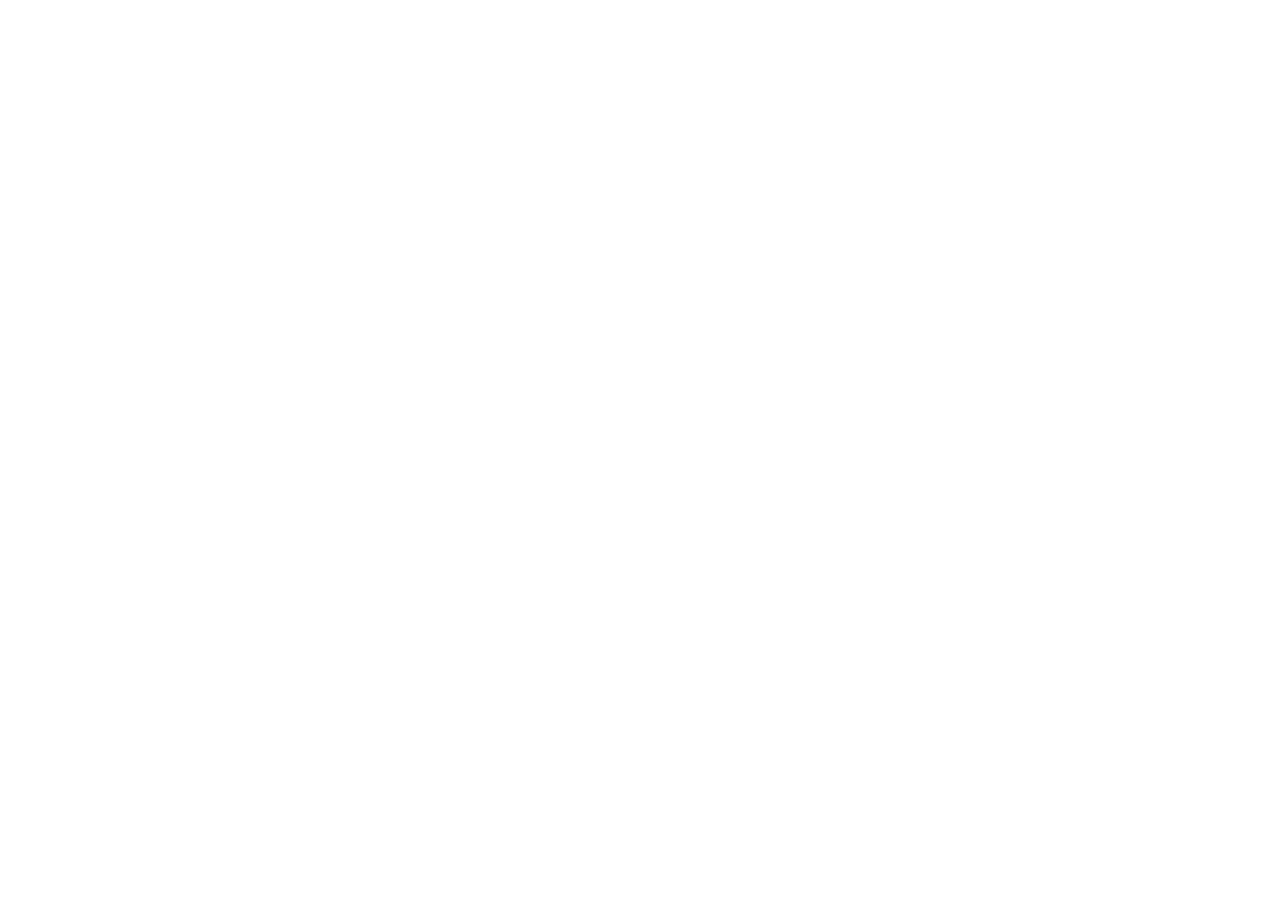
==== index.html @ 4f414277 "first commit" ====
<!DOCTYPE html>
<html lang="en">
<head>
    <meta charset="UTF-8">
    <meta name="viewport" content="width=device-width, initial-scale=1.0">
    <title>Interno</title>
    <link rel="stylesheet" href="css/style.css">
</head>
<body>
    
</body>
</html>
---- css/style.css ----
@import url("./_varibles.css");
@import url("./base/_all.css");
@import url("./components/_all.css");
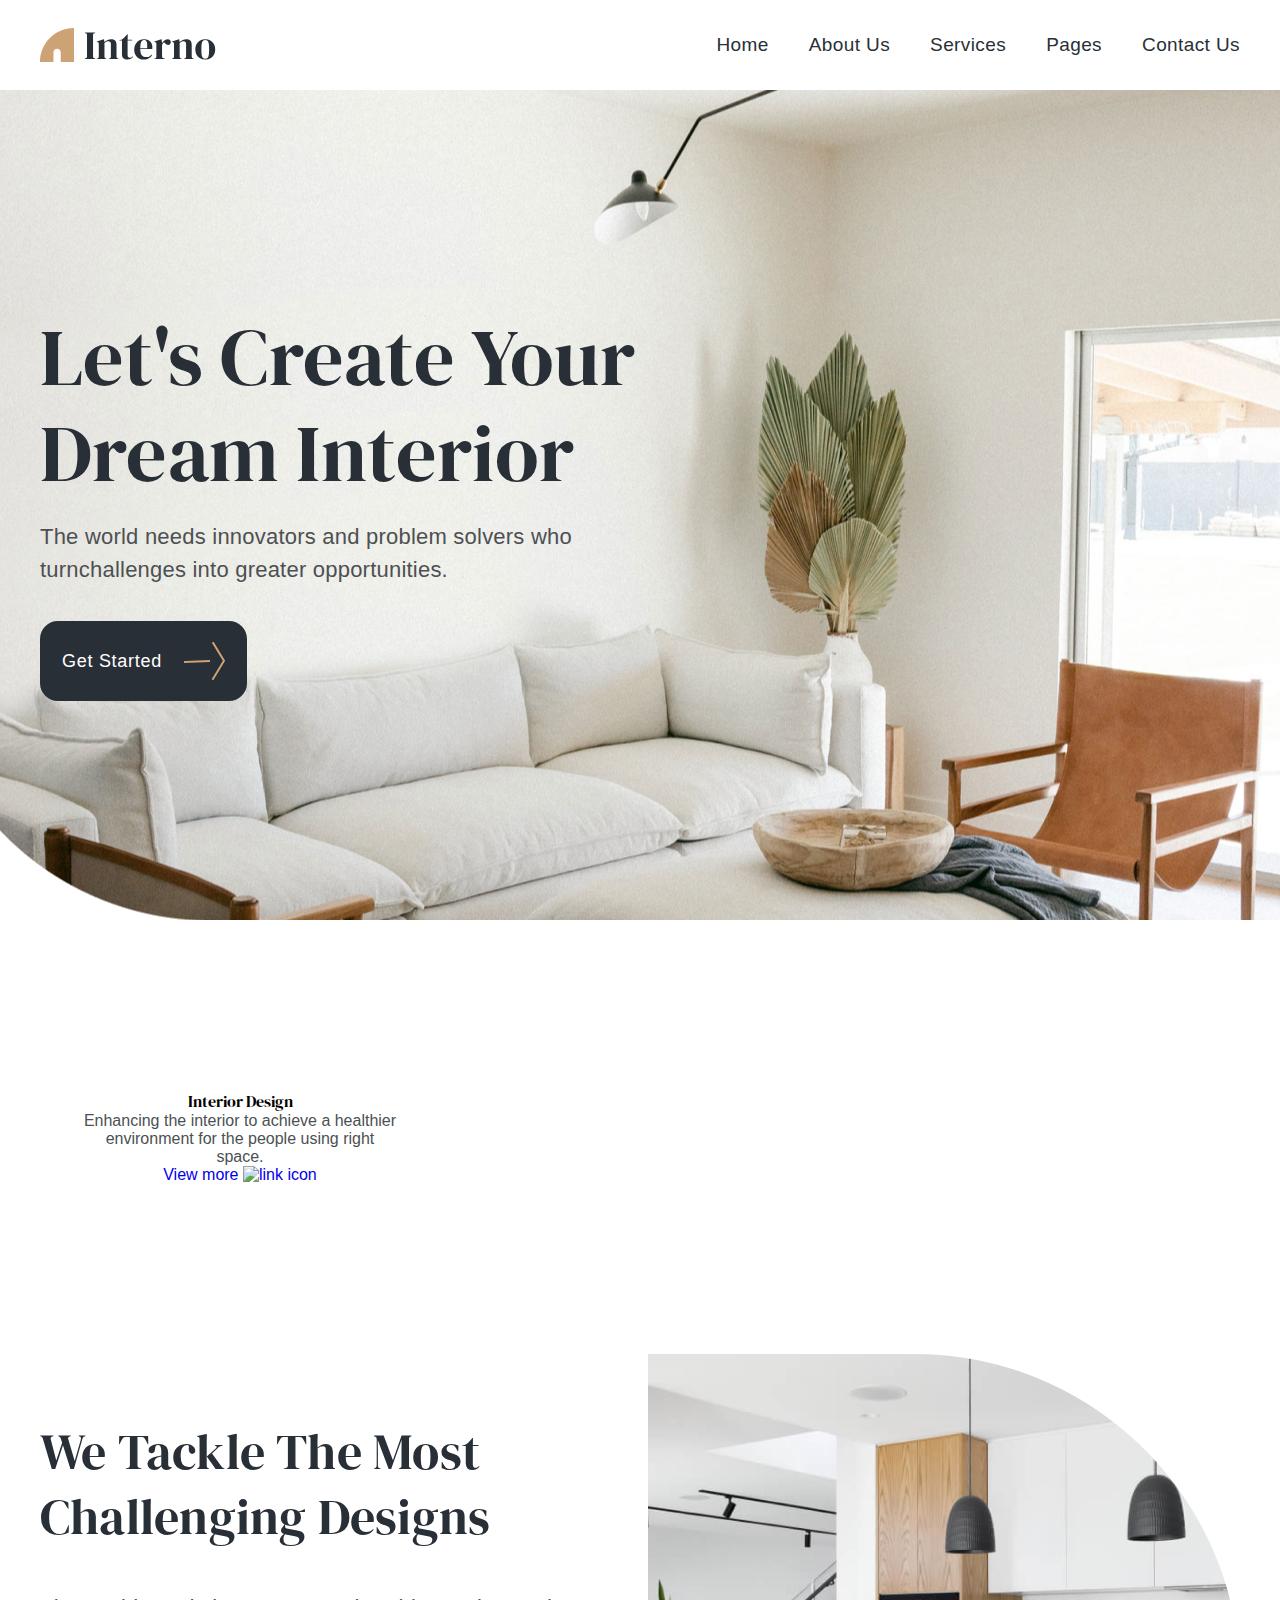
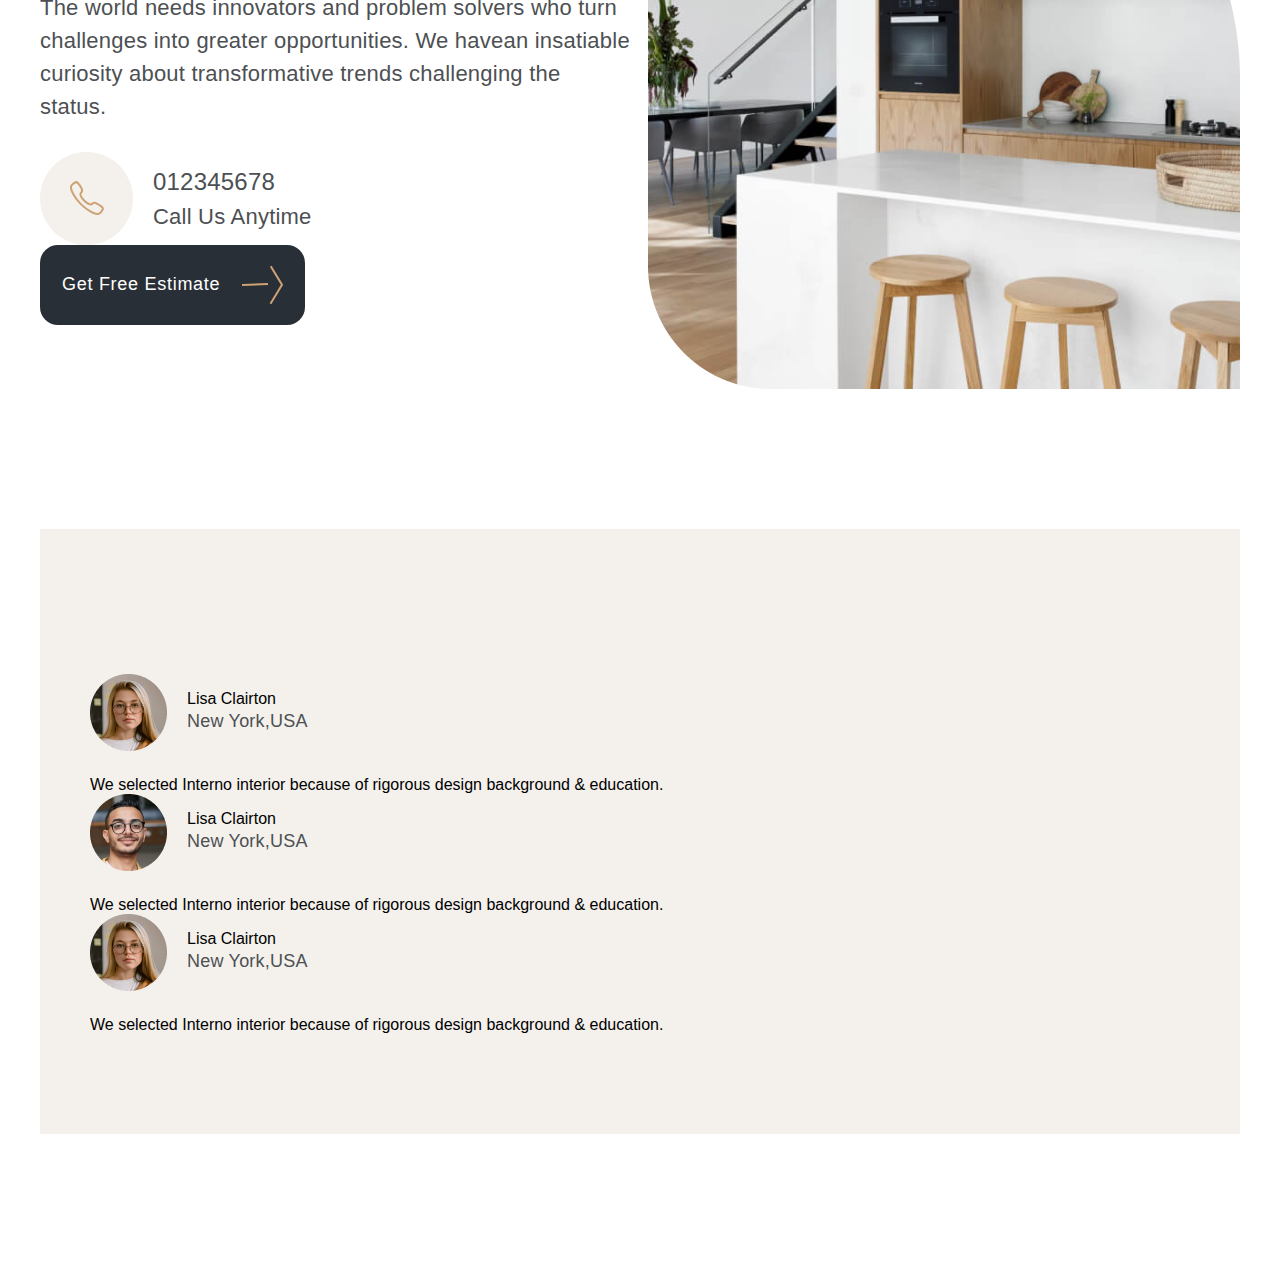
==== commit be6225d7: "add new section" ====
--- a/index.html
+++ b/index.html
@@ -1,12 +1,149 @@
 <!DOCTYPE html>
 <html lang="en">
+
 <head>
     <meta charset="UTF-8">
     <meta name="viewport" content="width=device-width, initial-scale=1.0">
     <title>Interno</title>
-    <link rel="stylesheet" href="css/style.css">
+    <link rel="stylesheet" href="./css/style.css">
 </head>
+
 <body>
-    
+    <header class="header">
+        <div class="container header__container">
+            <a href="#" class="logo">
+                <img src="./assets/svg/logo.svg" alt="Interno logo" loading="lazy">
+            </a>
+            <nav class="menu">
+                <ul class="menu__list">
+                    <li class="menu__item">
+                        <a href="#">Home</a>
+                    </li>
+                    <li class="menu__item">
+                        <a href="#">About Us</a>
+                    </li>
+                    <li class="menu__item">
+                        <a href="#">Services</a>
+                    </li>
+                    <li class="menu__item">
+                        <a href="#">Pages</a>
+                    </li>
+                    <li class="menu__item">
+                        <a href="#">Contact Us</a>
+                    </li>
+                </ul>
+            </nav>
+        </div>
+    </header>
+
+    <main class="main">
+        <section class="banner">
+            <div class="container banner__container">
+                <div class="banner__content">
+                    <h2>Let's Create Your Dream Interior</h2>
+                    <p>
+                        The world needs innovators and problem solvers who turnchallenges into greater opportunities.
+                    </p>
+                    <button class="btn">Get Started <span>
+                            <img src="./assets/svg/buttom-gor.svg" alt="buttom" loading="lazy" />
+                            <img src="./assets/svg/buttom-ver.svg" alt="" loading="lazy" />
+                        </span>
+                    </button>
+                </div>
+            </div>
+        </section>
+
+        <section class="infoComp">
+            <div class="container">
+                <ul class="info">
+                    <li class="info__content">
+                        <h2>Interior Design</h2>
+                        <p>Enhancing the interior to achieve a healthier environment for the people using right space.
+                        </p>
+                        <a href="#" class="link">
+                            View more
+                            <img src="./assets/svg/link.svg" alt="link icon" loading="lazy" />
+                        </a>
+                    </li>
+                </ul>
+            </div>
+        </section>
+
+        <section class="callComp">
+            <div class="container callComp__container">
+                <div class="callComp__content">
+                    <h2>We Tackle The Most Challenging Designs</h2>
+                    <p>The world needs innovators and problem solvers who turn challenges into greater opportunities. We
+                        havean insatiable curiosity about transformative trends challenging the status.</p>
+
+                    <div class="call call_button">
+                        <div class="call__image">
+                            <img src="./assets/svg/call.svg" alt="call icon" loading="lazy" />
+                        </div>
+                        <div class="call__content">
+                            <span class="call__number">012345678</span>
+                            <span class="call__text">Call Us Anytime</span>
+                        </div>
+                    </div>
+
+                    <button class="btn">Get Free Estimate <span>
+                            <img src="./assets/svg/buttom-gor.svg" alt="buttom" loading="lazy" />
+                            <img src="./assets/svg/buttom-ver.svg" alt="" loading="lazy" />
+                        </span>
+                    </button>
+                </div>
+                <div class="callComp__image">
+                    <img src="./assets/images/IMAGE (10).png" alt="call image" loading="lazy">
+                </div>
+            </div>
+        </section>
+
+        <section class="people">
+            <div class="container people__container">
+                <div class="people__top"></div>
+                <ul class="about">
+                    <li class="about__content">
+                        <div class="about__top">
+                            <img src="./assets/images/IMAGE (3).png" alt="about image" loading="lazy" />
+                            <div class="about__title">
+                                <h2>Lisa Clairton</h2>
+                                <span class="about__location">New York,USA</span>
+                            </div>
+                        </div>
+                        <p class="About__text">
+                            We selected Interno interior because of rigorous design background & education.
+                        </p>
+                    </li>
+
+                    <li class="about__content">
+                        <div class="about__top">
+                            <img src="./assets/images/IMAGE (4).png" alt="about image" loading="lazy" />
+                            <div class="about__title">
+                                <h2>Lisa Clairton</h2>
+                                <span class="about__location">New York,USA</span>
+                            </div>
+                        </div>
+                        <p class="About__text">
+                            We selected Interno interior because of rigorous design background & education.
+                        </p>
+                    </li>
+
+                    <li class="about__content">
+                        <div class="about__top">
+                            <img src="./assets/images/IMAGE (3).png" alt="about image" loading="lazy" />
+                            <div class="about__title">
+                                <h2>Lisa Clairton</h2>
+                                <span class="about__location">New York,USA</span>
+                            </div>
+                        </div>
+                        <p class="About__text">
+                            We selected Interno interior because of rigorous design background & education.
+                        </p>
+                    </li>
+                </ul>
+            </div>
+        </section>
+    </main>
 </body>
+
 </html>